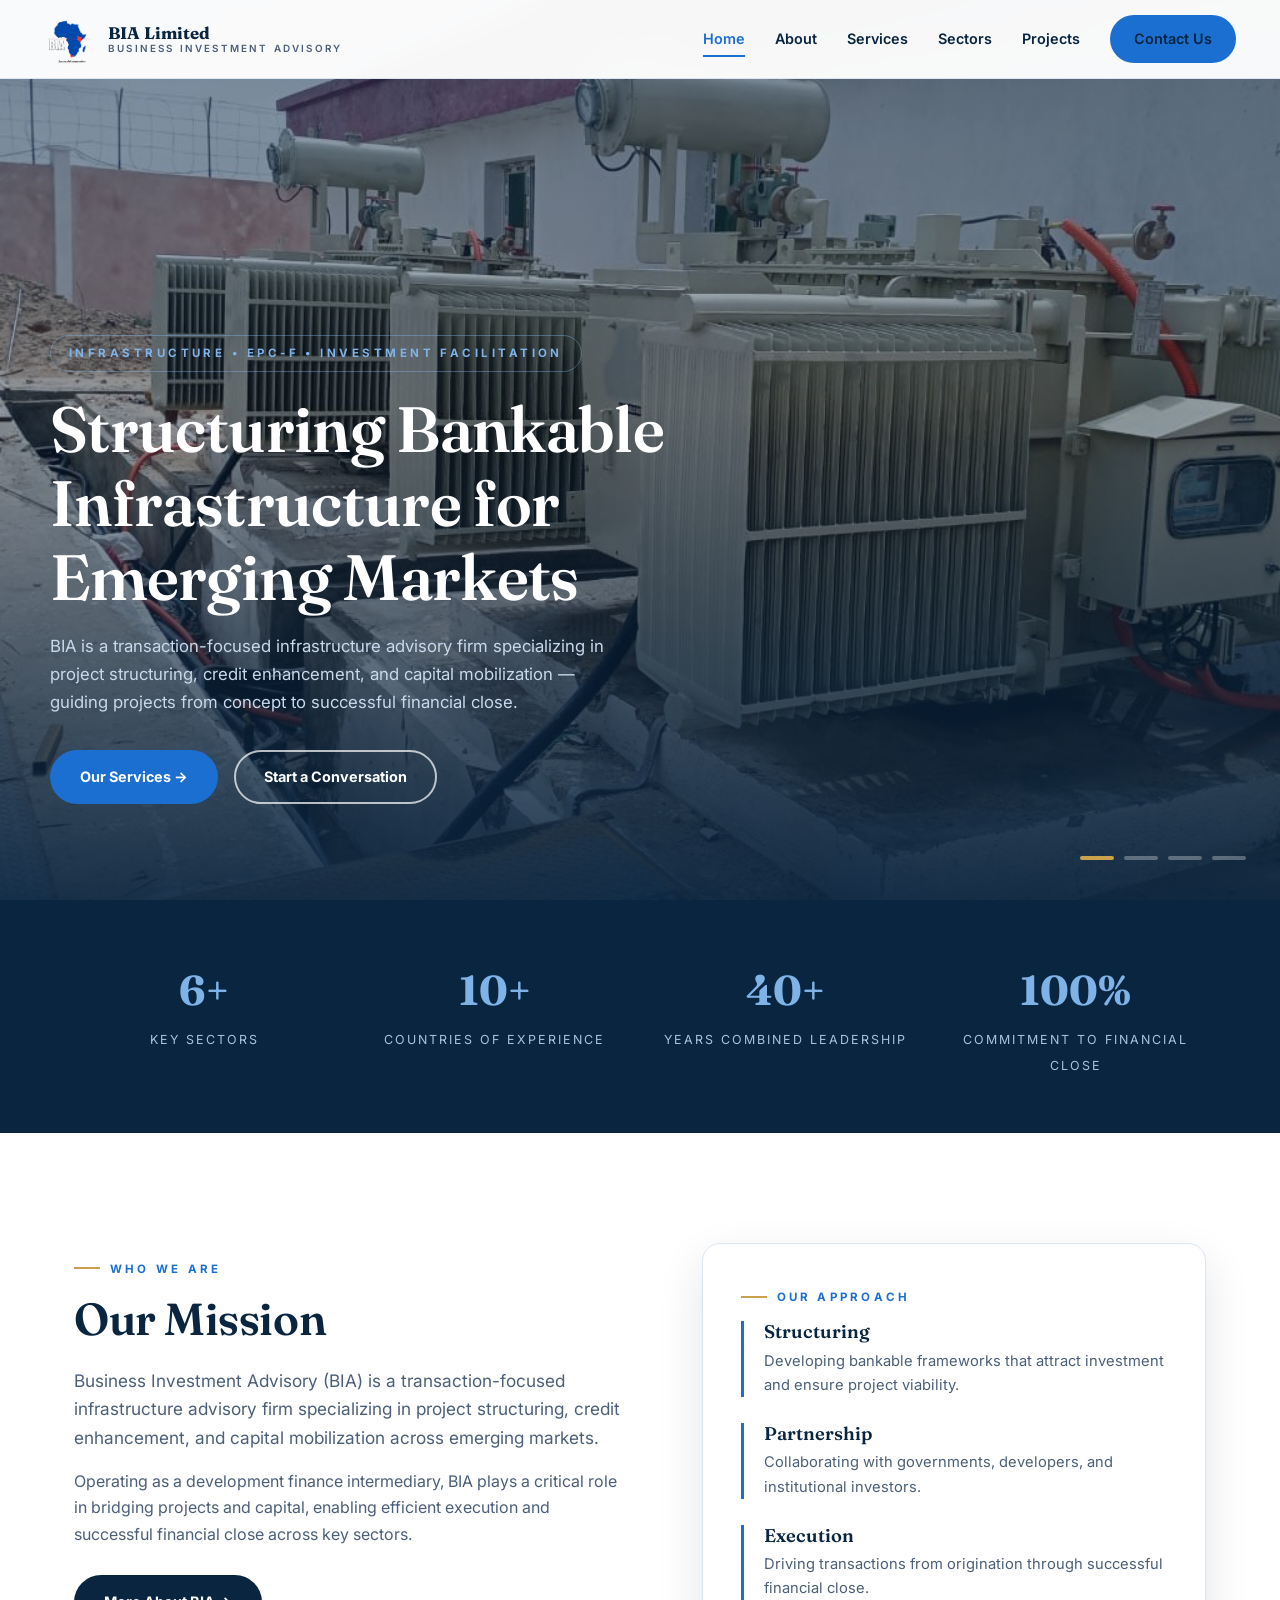
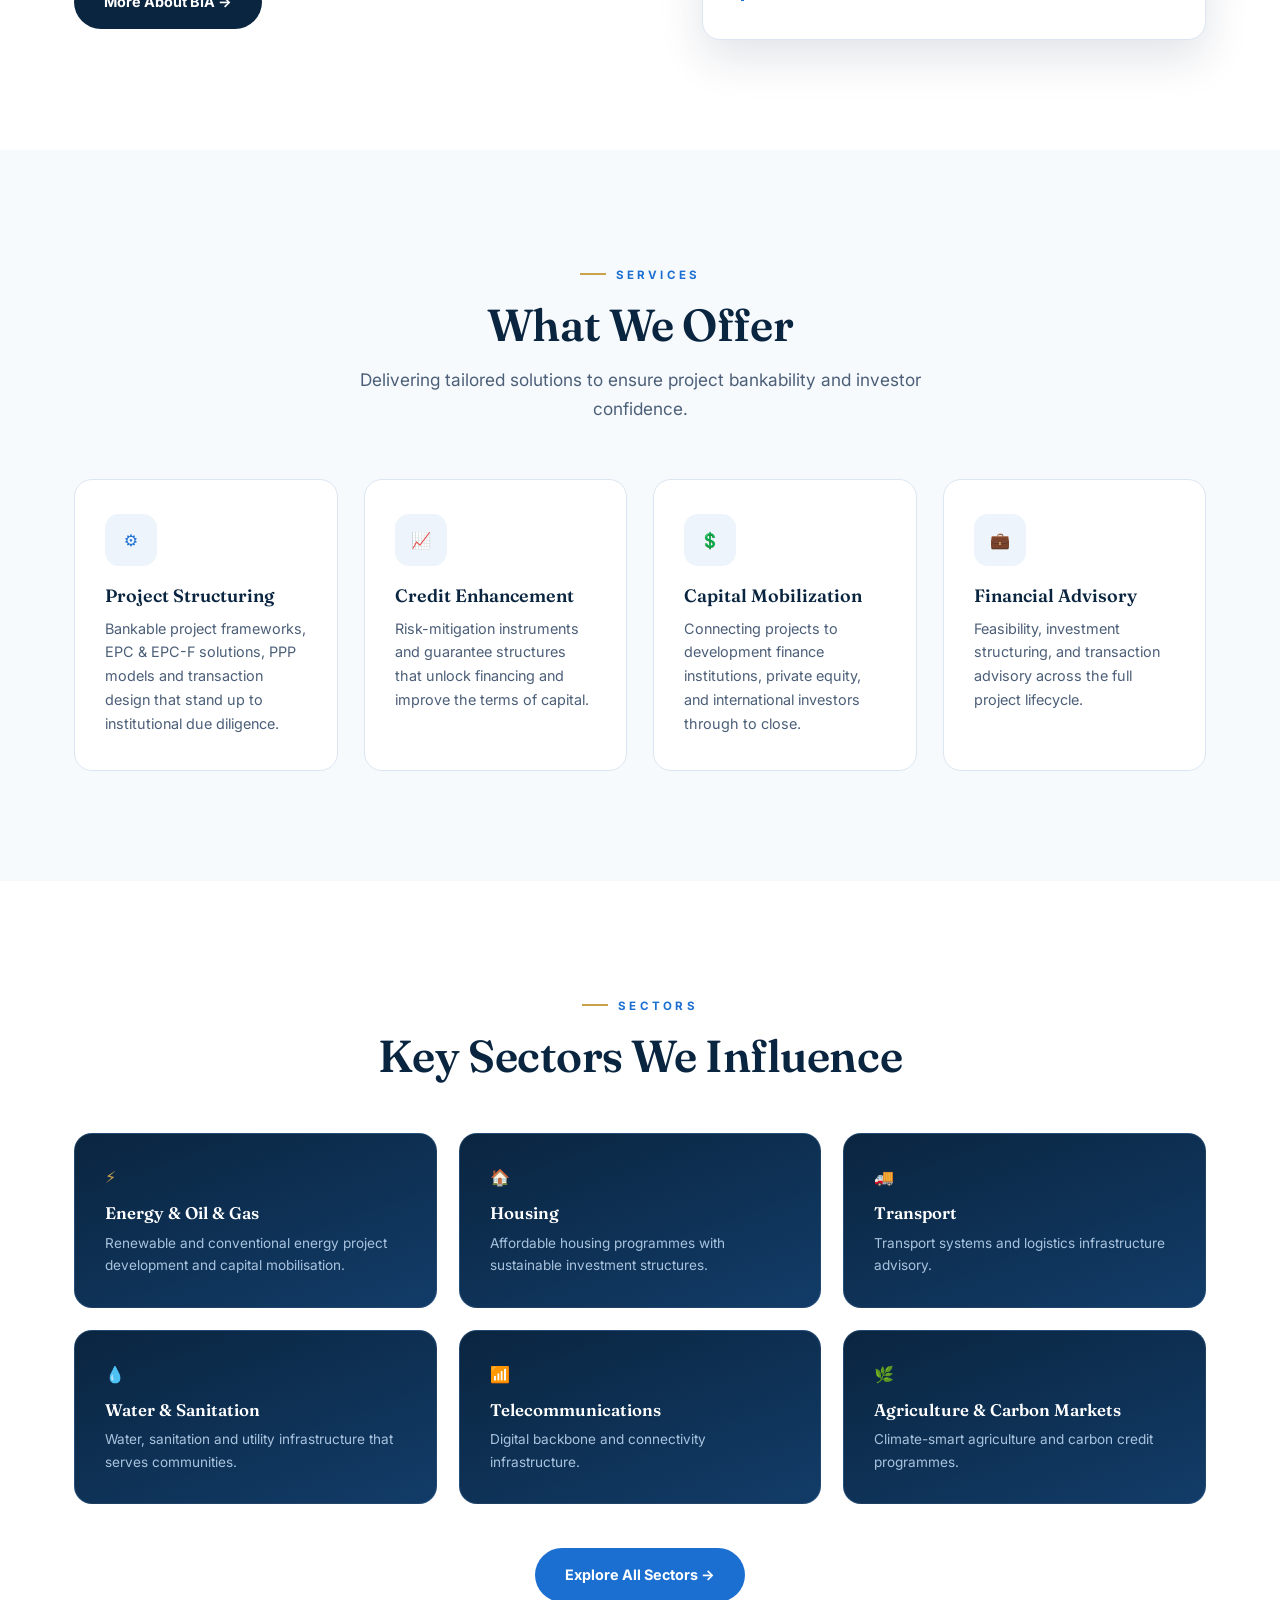
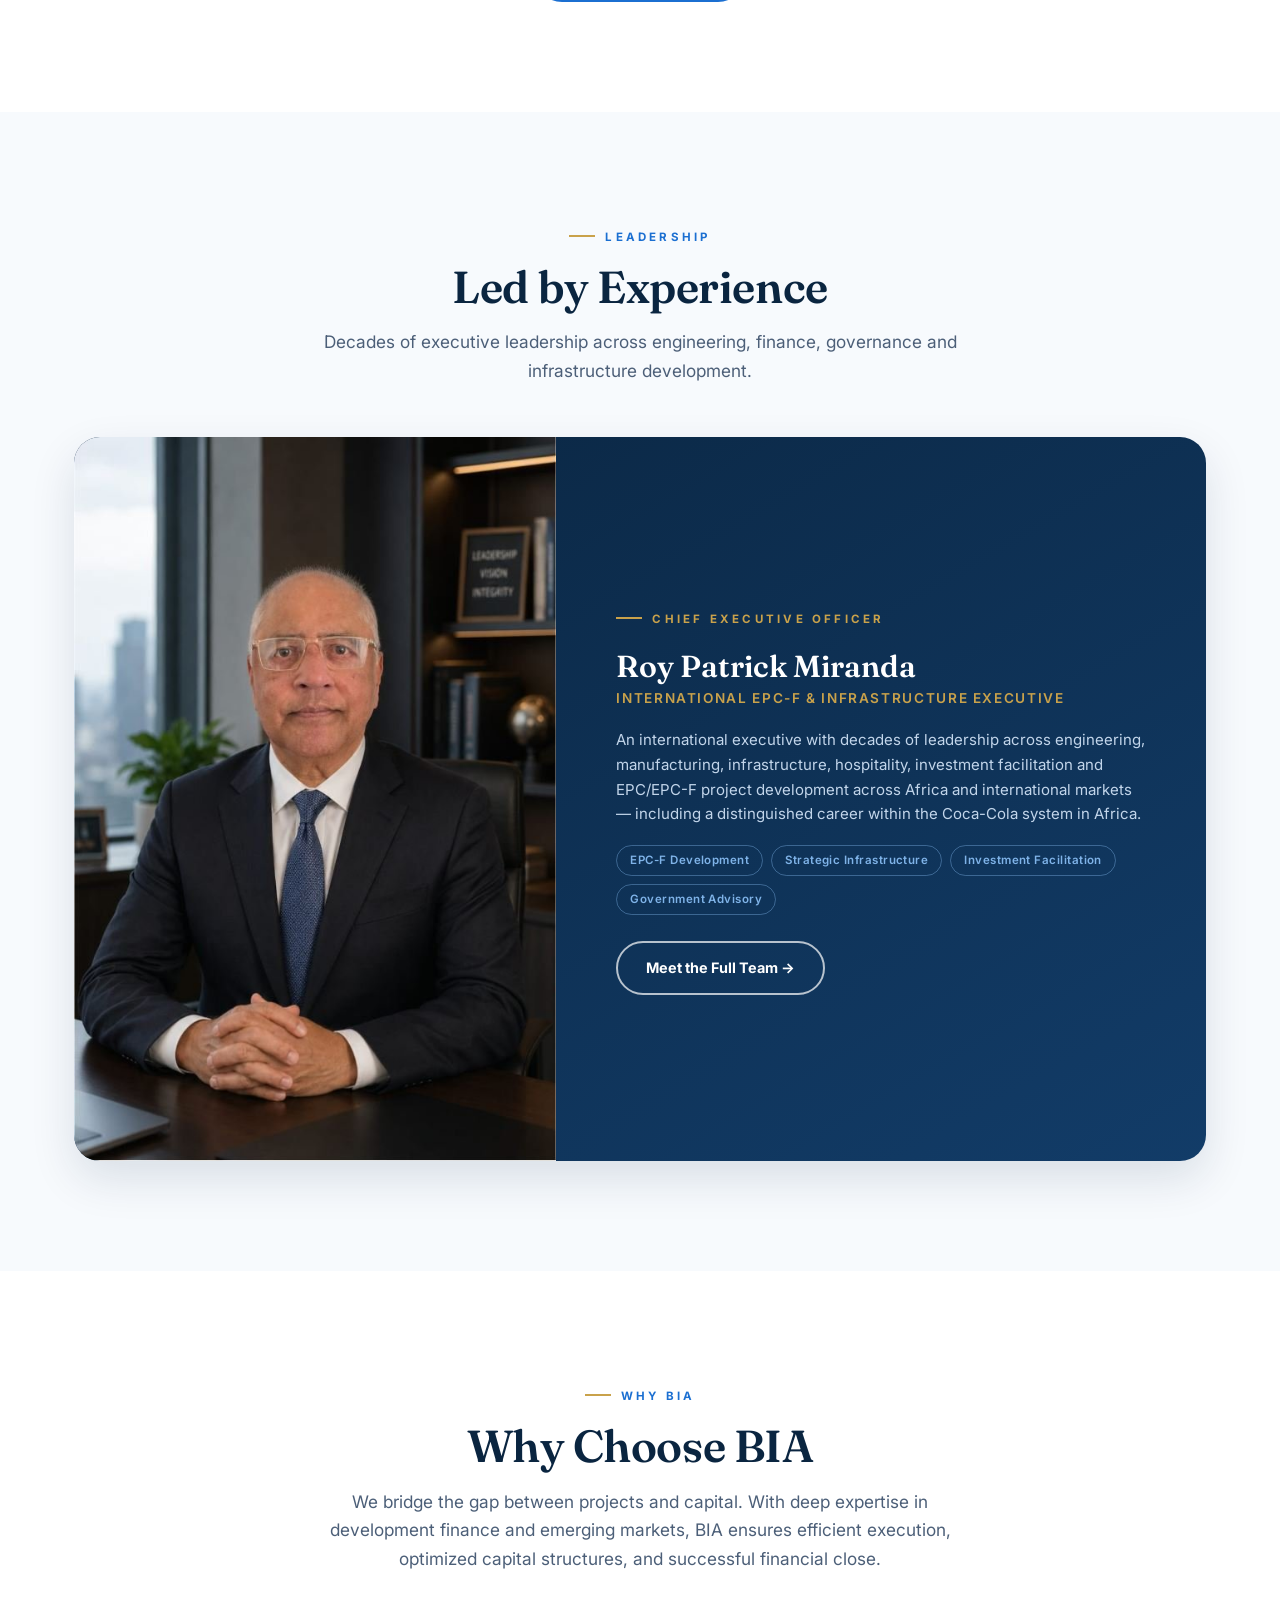
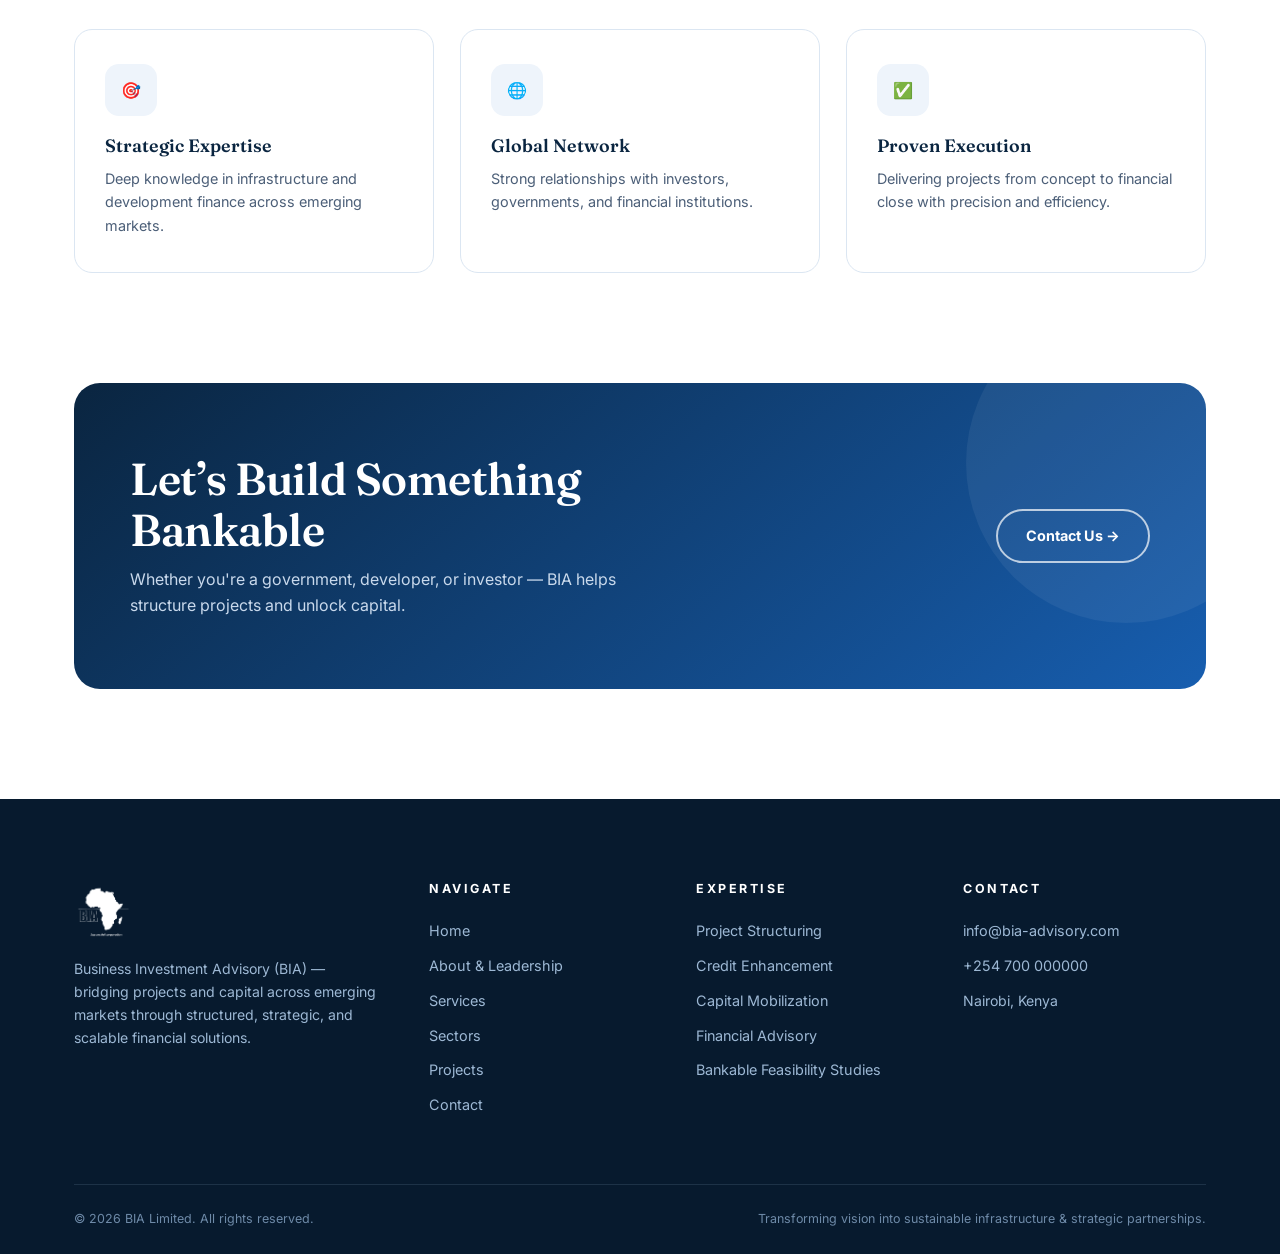
==== index.html @ 96204df8 "BIA Ltd final website — cPanel/Apache ready build" ====
<!doctype html>
<html lang="en">
<head>
<meta charset="utf-8">
<meta name="viewport" content="width=device-width, initial-scale=1">
<title>Infrastructure Advisory, EPC-F & Capital Mobilization | BIA — Business Investment Advisory</title>
<meta name="description" content="BIA (Business Investment Advisory) is a transaction-focused infrastructure advisory firm in Nairobi, Kenya — project structuring, credit enhancement and capital mobilization across emerging markets.">
<link rel="icon" type="image/png" href="/assets/img/favicon-32x32.png">
<link rel="preconnect" href="https://fonts.googleapis.com">
<link rel="preconnect" href="https://fonts.gstatic.com" crossorigin>
<link href="https://fonts.googleapis.com/css2?family=Fraunces:wght@500;600;700&family=Inter:wght@400;500;600;700&display=swap" rel="stylesheet">
<link rel="stylesheet" href="/assets/css/style.css">
</head>
<body>
<header class="header">
  <div class="header-inner">
    <a href="/" class="brand">
      <img src="/assets/img/bia-logo.png" alt="BIA — Business Investment Advisory logo">
      <span class="brand-name">BIA Limited<span>Business Investment Advisory</span></span>
    </a>
    <nav class="nav">
      <a href="/" class="active">Home</a>
      <a href="/about.html" class="">About</a>
      <a href="/services.html" class="">Services</a>
      <a href="/sectors.html" class="">Sectors</a>
      <a href="/projects.html" class="">Projects</a>
      <a href="/contact.html" class="btn btn-primary">Contact Us</a>
    </nav>
    <button class="burger" aria-label="Open menu">&#9776;</button>
  </div>
</header>

<section class="hero">
  <div class="hero-slide active"><img src="/assets/img/project-1.jpg" alt="Energy infrastructure project"></div>
  <div class="hero-slide"><img src="/assets/img/project-2.jpg" alt="Power generation units"></div>
  <div class="hero-slide"><img src="/assets/img/project-3.jpg" alt="Transformer installation"></div>
  <div class="hero-slide"><img src="/assets/img/project-4.jpg" alt="Electrical infrastructure works"></div>
  <div class="hero-content wrap">
    <span class="hero-tag">Infrastructure &bull; EPC-F &bull; Investment Facilitation</span>
    <h1 class="h-xl">Structuring Bankable Infrastructure for Emerging Markets</h1>
    <p>BIA is a transaction-focused infrastructure advisory firm specializing in project structuring,
       credit enhancement, and capital mobilization — guiding projects from concept to successful financial close.</p>
    <div style="display:flex;gap:16px;flex-wrap:wrap">
      <a href="/services.html" class="btn btn-primary">Our Services &rarr;</a>
      <a href="/contact.html" class="btn btn-outline">Start a Conversation</a>
    </div>
  </div>
  <div class="hero-dots"></div>
</section>

<section class="stats">
  <div class="wrap stats-grid">
    <div class="stat reveal"><b>6+</b><span>Key Sectors</span></div>
    <div class="stat reveal"><b>10+</b><span>Countries of Experience</span></div>
    <div class="stat reveal"><b>40+</b><span>Years Combined Leadership</span></div>
    <div class="stat reveal"><b>100%</b><span>Commitment to Financial Close</span></div>
  </div>
</section>

<section class="section">
  <div class="wrap split">
    <div class="reveal">
      <span class="kicker">Who We Are</span>
      <h2 class="h-lg">Our Mission</h2>
      <p class="lead" style="margin:22px 0 16px">Business Investment Advisory (BIA) is a transaction-focused
      infrastructure advisory firm specializing in project structuring, credit enhancement, and capital
      mobilization across emerging markets.</p>
      <p style="color:var(--slate)">Operating as a development finance intermediary, BIA plays a critical role
      in bridging projects and capital, enabling efficient execution and successful financial close across key sectors.</p>
      <a href="/about.html" class="btn btn-navy" style="margin-top:28px">More About BIA &rarr;</a>
    </div>
    <div class="approach reveal">
      <span class="kicker">Our Approach</span>
      <div class="approach-item"><h3>Structuring</h3><p>Developing bankable frameworks that attract investment and ensure project viability.</p></div>
      <div class="approach-item"><h3>Partnership</h3><p>Collaborating with governments, developers, and institutional investors.</p></div>
      <div class="approach-item"><h3>Execution</h3><p>Driving transactions from origination through successful financial close.</p></div>
    </div>
  </div>
</section>

<section class="section alt">
  <div class="wrap">
    <div class="center reveal">
      <span class="kicker">Services</span>
      <h2 class="h-lg">What We Offer</h2>
      <p class="lead" style="margin-top:16px">Delivering tailored solutions to ensure project bankability and investor confidence.</p>
    </div>
    <div class="cards">
      <div class="card reveal"><div class="ico">&#9881;</div><h3>Project Structuring</h3><p>Bankable project frameworks, EPC &amp; EPC-F solutions, PPP models and transaction design that stand up to institutional due diligence.</p></div>
      <div class="card reveal"><div class="ico">&#128200;</div><h3>Credit Enhancement</h3><p>Risk-mitigation instruments and guarantee structures that unlock financing and improve the terms of capital.</p></div>
      <div class="card reveal"><div class="ico">&#128178;</div><h3>Capital Mobilization</h3><p>Connecting projects to development finance institutions, private equity, and international investors through to close.</p></div>
      <div class="card reveal"><div class="ico">&#128188;</div><h3>Financial Advisory</h3><p>Feasibility, investment structuring, and transaction advisory across the full project lifecycle.</p></div>
    </div>
  </div>
</section>

<section class="section">
  <div class="wrap">
    <div class="center reveal">
      <span class="kicker">Sectors</span>
      <h2 class="h-lg">Key Sectors We Influence</h2>
    </div>
    <div class="sector-grid">
      <div class="sector reveal"><div class="ico">&#9889;</div><h3>Energy &amp; Oil &amp; Gas</h3><p>Renewable and conventional energy project development and capital mobilisation.</p></div>
      <div class="sector reveal"><div class="ico">&#127968;</div><h3>Housing</h3><p>Affordable housing programmes with sustainable investment structures.</p></div>
      <div class="sector reveal"><div class="ico">&#128666;</div><h3>Transport</h3><p>Transport systems and logistics infrastructure advisory.</p></div>
      <div class="sector reveal"><div class="ico">&#128167;</div><h3>Water &amp; Sanitation</h3><p>Water, sanitation and utility infrastructure that serves communities.</p></div>
      <div class="sector reveal"><div class="ico">&#128246;</div><h3>Telecommunications</h3><p>Digital backbone and connectivity infrastructure.</p></div>
      <div class="sector reveal"><div class="ico">&#127807;</div><h3>Agriculture &amp; Carbon Markets</h3><p>Climate-smart agriculture and carbon credit programmes.</p></div>
    </div>
    <div class="center" style="margin-top:44px"><a href="/sectors.html" class="btn btn-primary">Explore All Sectors &rarr;</a></div>
  </div>
</section>

<section class="section alt">
  <div class="wrap">
    <div class="center reveal">
      <span class="kicker">Leadership</span>
      <h2 class="h-lg">Led by Experience</h2>
      <p class="lead" style="margin-top:16px">Decades of executive leadership across engineering, finance, governance and infrastructure development.</p>
    </div>
    <div class="team-leader reveal" style="margin-top:52px">
      <div class="photo"><img src="/assets/img/roy-miranda.jpg" alt="Roy Patrick Miranda, Chief Executive Officer of BIA Limited"></div>
      <div class="bio">
        <span class="kicker" style="color:var(--gold)">Chief Executive Officer</span>
        <h3>Roy Patrick Miranda</h3>
        <p class="role">International EPC-F &amp; Infrastructure Executive</p>
        <p>An international executive with decades of leadership across engineering, manufacturing,
        infrastructure, hospitality, investment facilitation and EPC/EPC-F project development across
        Africa and international markets — including a distinguished career within the Coca-Cola system in Africa.</p>
        <div class="exp-tags"><a href="/services.html">EPC-F Development</a><a href="/sectors.html">Strategic Infrastructure</a><a href="/services.html">Investment Facilitation</a><a href="/contact.html">Government Advisory</a></div>
        <a href="/about.html#team" class="btn btn-outline" style="margin-top:26px">Meet the Full Team &rarr;</a>
      </div>
    </div>
  </div>
</section>

<section class="section">
  <div class="wrap">
    <div class="center reveal">
      <span class="kicker">Why BIA</span>
      <h2 class="h-lg">Why Choose BIA</h2>
      <p class="lead" style="margin-top:16px">We bridge the gap between projects and capital. With deep expertise in development
      finance and emerging markets, BIA ensures efficient execution, optimized capital structures, and successful financial close.</p>
    </div>
    <div class="cards c3">
      <div class="card reveal"><div class="ico">&#127919;</div><h3>Strategic Expertise</h3><p>Deep knowledge in infrastructure and development finance across emerging markets.</p></div>
      <div class="card reveal"><div class="ico">&#127760;</div><h3>Global Network</h3><p>Strong relationships with investors, governments, and financial institutions.</p></div>
      <div class="card reveal"><div class="ico">&#9989;</div><h3>Proven Execution</h3><p>Delivering projects from concept to financial close with precision and efficiency.</p></div>
    </div>
  </div>
</section>

<section class="section" style="padding-top:0">
  <div class="wrap">
    <div class="cta reveal">
      <div>
        <h2 class="h-lg">Let&rsquo;s Build Something Bankable</h2>
        <p>Whether you're a government, developer, or investor — BIA helps structure projects and unlock capital.</p>
      </div>
      <a href="/contact.html" class="btn btn-outline" style="border-width:2px">Contact Us &rarr;</a>
    </div>
  </div>
</section>

<footer class="footer">
  <div class="wrap">
    <div class="footer-grid">
      <div>
        <img src="/assets/img/bia-logo.png" alt="BIA logo" style="filter:brightness(0) invert(1)">
        <p>Business Investment Advisory (BIA) — bridging projects and capital across emerging markets through structured, strategic, and scalable financial solutions.</p>
      </div>
      <div>
        <h4>Navigate</h4>
        <a href="/">Home</a>
        <a href="/about.html">About &amp; Leadership</a>
        <a href="/services.html">Services</a>
        <a href="/sectors.html">Sectors</a>
        <a href="/projects.html">Projects</a>
        <a href="/contact.html">Contact</a>
      </div>
      <div>
        <h4>Expertise</h4>
        <a href="/services.html">Project Structuring</a>
        <a href="/services.html">Credit Enhancement</a>
        <a href="/services.html">Capital Mobilization</a>
        <a href="/services.html">Financial Advisory</a>
        <a href="/sectors.html">Bankable Feasibility Studies</a>
      </div>
      <div>
        <h4>Contact</h4>
        <a href="mailto:info@bia-advisory.com">info@bia-advisory.com</a>
        <a href="tel:+254700000000">+254 700 000000</a>
        <p style="margin-top:10px">Nairobi, Kenya</p>
      </div>
    </div>
    <div class="footer-bottom">
      <span>&copy; 2026 BIA Limited. All rights reserved.</span>
      <span>Transforming vision into sustainable infrastructure &amp; strategic partnerships.</span>
    </div>
  </div>
</footer>
<script src="/assets/js/main.js"></script>
</body>
</html>
---- assets/css/style.css ----
/* ============ BIA — Business Investment Advisory ============ */
:root{
  --navy:#0a2540;
  --navy-2:#0d2f52;
  --navy-3:#123c68;
  --blue:#1b6fd1;
  --blue-2:#3b8ee8;
  --sky:#7fb3e8;
  --ice:#eef4fb;
  --paper:#f7fafd;
  --ink:#16283e;
  --slate:#4c5f78;
  --line:#dbe6f2;
  --gold:#c9a24b;
  --radius:18px;
  --shadow:0 18px 45px rgba(10,37,64,.12);
  --font:"Inter",system-ui,-apple-system,"Segoe UI",Roboto,sans-serif;
  --serif:"Fraunces",Georgia,serif;
}
*{margin:0;padding:0;box-sizing:border-box}
html{scroll-behavior:smooth}
body{font-family:var(--font);color:var(--ink);background:#fff;line-height:1.65;-webkit-font-smoothing:antialiased}
img{max-width:100%;display:block}
a{color:var(--blue);text-decoration:none}
.wrap{max-width:1180px;margin:0 auto;padding:0 24px}
.kicker{display:inline-block;font-size:.72rem;font-weight:700;letter-spacing:.28em;text-transform:uppercase;color:var(--blue);margin-bottom:14px}
.kicker::before{content:"";display:inline-block;width:26px;height:2px;background:var(--gold);vertical-align:middle;margin-right:10px;margin-bottom:3px}
h1,h2,h3{font-family:var(--serif);font-weight:600;line-height:1.15;color:var(--navy)}
.h-xl{font-size:clamp(2.4rem,5.2vw,4rem);letter-spacing:-.01em}
.h-lg{font-size:clamp(1.9rem,3.6vw,2.8rem);letter-spacing:-.01em}
.h-md{font-size:1.35rem}
.lead{font-size:1.08rem;color:var(--slate);max-width:640px}
.center{text-align:center}
.center .lead{margin:0 auto}

/* ---------- Header ---------- */
.header{position:fixed;top:0;left:0;right:0;z-index:100;background:rgba(255,255,255,.96);backdrop-filter:blur(12px);border-bottom:1px solid var(--line);transition:box-shadow .3s}
.header.scrolled{box-shadow:0 8px 30px rgba(10,37,64,.10)}
.header-inner{display:flex;align-items:center;justify-content:space-between;height:78px;max-width:1240px;margin:0 auto;padding:0 24px}
.brand{display:flex;align-items:center;gap:12px}
.brand img{height:52px;width:auto}
.brand-name{font-family:var(--serif);font-size:1.05rem;font-weight:700;color:var(--navy);line-height:1.2}
.brand-name span{display:block;font-family:var(--font);font-size:.62rem;font-weight:600;letter-spacing:.22em;text-transform:uppercase;color:var(--slate)}
.nav{display:flex;align-items:center;gap:30px}
.nav a{font-size:.9rem;font-weight:600;color:var(--navy);position:relative;padding:6px 0}
.nav a::after{content:"";position:absolute;left:0;bottom:0;height:2px;width:0;background:var(--blue);transition:width .25s}
.nav a:hover::after,.nav a.active::after{width:100%}
.nav a.active{color:var(--blue)}
.btn{display:inline-flex;align-items:center;gap:8px;padding:13px 28px;border-radius:999px;font-size:.9rem;font-weight:700;transition:.25s;border:2px solid transparent;cursor:pointer}
.btn-primary{background:var(--blue);color:#fff}
.btn-primary:hover{background:var(--navy);transform:translateY(-2px);box-shadow:0 12px 26px rgba(27,111,209,.35)}
.btn-outline{border-color:rgba(255,255,255,.7);color:#fff}
.btn-outline:hover{background:#fff;color:var(--navy)}
.btn-navy{background:var(--navy);color:#fff}
.btn-navy:hover{background:var(--blue);transform:translateY(-2px)}
.nav .btn{padding:10px 22px}
.burger{display:none;background:none;border:none;font-size:1.6rem;color:var(--navy);cursor:pointer}
@media(max-width:900px){
  .nav{position:fixed;top:78px;right:-100%;width:min(320px,85%);height:calc(100vh - 78px);background:#fff;flex-direction:column;align-items:flex-start;padding:34px 28px;gap:20px;box-shadow:-12px 0 40px rgba(10,37,64,.15);transition:right .3s}
  .nav.open{right:0}
  .burger{display:block}
}

/* ---------- Hero slider ---------- */
.hero{position:relative;min-height:100vh;display:flex;align-items:flex-end;color:#fff;overflow:hidden;background:var(--navy)}
.hero-slide{position:absolute;inset:0;opacity:0;transition:opacity 1.2s ease}
.hero-slide.active{opacity:1}
.hero-slide img{width:100%;height:100%;object-fit:cover;transform:scale(1.06);transition:transform 6s ease}
.hero-slide.active img{transform:scale(1)}
.hero::after{content:"";position:absolute;inset:0;background:linear-gradient(180deg,rgba(10,37,64,.55) 0%,rgba(10,37,64,.35) 45%,rgba(10,37,64,.92) 100%)}
.hero-content{position:relative;z-index:2;width:100%;padding:170px 0 96px}
.hero-tag{display:inline-block;font-size:.72rem;font-weight:700;letter-spacing:.3em;text-transform:uppercase;color:var(--sky);margin-bottom:20px;border:1px solid rgba(127,179,232,.4);padding:8px 18px;border-radius:999px}
.hero h1{color:#fff;max-width:760px;margin-bottom:20px}
.hero p{color:#c9d9ec;max-width:560px;font-size:1.05rem;margin-bottom:34px}
.hero-dots{position:absolute;z-index:3;right:34px;bottom:40px;display:flex;gap:10px}
.hero-dots button{width:34px;height:4px;border:none;border-radius:2px;background:rgba(255,255,255,.3);cursor:pointer;transition:.3s}
.hero-dots button.active{background:var(--gold)}

/* ---------- Stats strip ---------- */
.stats{background:var(--navy);color:#fff;padding:56px 0}
.stats-grid{display:grid;grid-template-columns:repeat(4,1fr);gap:30px;text-align:center}
.stat b{display:block;font-family:var(--serif);font-size:2.6rem;font-weight:700;color:var(--sky)}
.stat span{font-size:.78rem;letter-spacing:.16em;text-transform:uppercase;color:#a9c3de}
@media(max-width:760px){.stats-grid{grid-template-columns:repeat(2,1fr)}}

/* ---------- Sections ---------- */
.section{padding:110px 0}
.section.alt{background:var(--paper)}
.split{display:grid;grid-template-columns:1.05fr .95fr;gap:70px;align-items:center}
@media(max-width:900px){.split{grid-template-columns:1fr;gap:44px}}
.approach{background:#fff;border:1px solid var(--line);border-radius:var(--radius);padding:38px;box-shadow:var(--shadow)}
.approach-item{border-left:3px solid var(--blue);padding-left:20px;margin-bottom:26px}
.approach-item:last-child{margin-bottom:0}
.approach-item h3{font-size:1.15rem;margin-bottom:6px}
.approach-item p{font-size:.92rem;color:var(--slate)}

/* ---------- Cards ---------- */
.cards{display:grid;grid-template-columns:repeat(4,1fr);gap:26px;margin-top:56px}
.cards.c3{grid-template-columns:repeat(3,1fr)}
.cards.c2{grid-template-columns:repeat(2,1fr)}
@media(max-width:1000px){.cards{grid-template-columns:repeat(2,1fr)}.cards.c3{grid-template-columns:repeat(2,1fr)}}
@media(max-width:620px){.cards,.cards.c3,.cards.c2{grid-template-columns:1fr}}
.card{background:#fff;border:1px solid var(--line);border-radius:var(--radius);padding:34px 30px;transition:.3s;position:relative;overflow:hidden}
.card::before{content:"";position:absolute;top:0;left:0;height:3px;width:0;background:linear-gradient(90deg,var(--blue),var(--gold));transition:width .35s}
.card:hover{transform:translateY(-6px);box-shadow:var(--shadow);border-color:#c6d9ee}
.card:hover::before{width:100%}
.card .ico{width:52px;height:52px;border-radius:14px;background:var(--ice);display:flex;align-items:center;justify-content:center;color:var(--blue);margin-bottom:20px}
.card h3{font-size:1.12rem;margin-bottom:10px}
.card p{font-size:.9rem;color:var(--slate)}
.card ul{list-style:none;margin-top:6px}
.card ul li{font-size:.88rem;color:var(--slate);padding-left:20px;position:relative;margin-bottom:8px}
.card ul li::before{content:"";position:absolute;left:0;top:9px;width:8px;height:8px;border-radius:50%;background:var(--sky)}

/* ---------- Sectors ---------- */
.sector-grid{display:grid;grid-template-columns:repeat(3,1fr);gap:22px;margin-top:52px}
@media(max-width:900px){.sector-grid{grid-template-columns:repeat(2,1fr)}}
@media(max-width:560px){.sector-grid{grid-template-columns:1fr}}
.sector{background:linear-gradient(160deg,var(--navy) 0%,var(--navy-3) 100%);border-radius:var(--radius);padding:30px;color:#dce9f7;border:1px solid rgba(127,179,232,.18);transition:.3s}
.sector:hover{transform:translateY(-5px);border-color:rgba(127,179,232,.5)}
.sector .ico{color:var(--gold);margin-bottom:14px}
.sector h3{color:#fff;font-size:1.05rem;margin-bottom:8px}
.sector p{font-size:.85rem;color:#a9c3de}
.sector-list{display:grid;gap:26px;margin-top:52px}
.sector-row{display:grid;grid-template-columns:64px 1fr;gap:26px;background:#fff;border:1px solid var(--line);border-radius:var(--radius);padding:34px;transition:.3s}
.sector-row:hover{box-shadow:var(--shadow);transform:translateY(-4px)}
.sector-row .num{font-family:var(--serif);font-size:1.9rem;font-weight:700;color:var(--sky)}
.sector-row h3{font-size:1.3rem;margin-bottom:10px}
.sector-row p{color:var(--slate);font-size:.95rem;max-width:820px}

/* ---------- Team ---------- */
.team-leader{display:grid;grid-template-columns:.9fr 1.1fr;gap:60px;align-items:center;background:linear-gradient(150deg,var(--navy) 0%,var(--navy-3) 100%);border-radius:26px;overflow:hidden;color:#e7f0fa;box-shadow:var(--shadow)}
@media(max-width:900px){.team-leader{grid-template-columns:1fr}}
.team-leader .photo{height:100%;min-height:420px}
.team-leader .photo img{width:100%;height:100%;object-fit:cover;object-position:top}
.team-leader .bio{padding:56px 56px 56px 0}
@media(max-width:900px){.team-leader .bio{padding:0 38px 46px}}
.team-leader h3{color:#fff;font-size:1.9rem;margin:6px 0 4px}
.team-leader .role{color:var(--gold);font-weight:600;font-size:.85rem;letter-spacing:.12em;text-transform:uppercase;margin-bottom:18px}
.team-leader p{font-size:.94rem;color:#c2d5ea;margin-bottom:14px}
.exp-tags{display:flex;flex-wrap:wrap;gap:8px;margin-top:18px}
.exp-tags span,.exp-tags a{font-size:.72rem;font-weight:600;letter-spacing:.04em;border:1px solid rgba(127,179,232,.4);color:var(--sky);border-radius:999px;padding:5px 13px}
.exp-tags a{text-decoration:none;cursor:pointer;transition:.2s;display:inline-block}
.exp-tags a:hover{background:var(--blue);color:#fff!important;border-color:var(--blue)!important;transform:translateY(-2px)}
.team-cards{display:grid;grid-template-columns:repeat(2,1fr);gap:28px;margin-top:60px}
@media(max-width:820px){.team-cards{grid-template-columns:1fr}}
.member{background:#fff;border:1px solid var(--line);border-radius:var(--radius);padding:38px;transition:.3s}
.member:hover{transform:translateY(-6px);box-shadow:var(--shadow)}
.member-head{display:flex;align-items:center;gap:20px;margin-bottom:20px}
.avatar{width:84px;height:84px;border-radius:50%;background:linear-gradient(150deg,var(--blue),var(--navy));color:#fff;display:flex;align-items:center;justify-content:center;font-family:var(--serif);font-size:1.7rem;font-weight:700;flex-shrink:0}
.avatar-img{width:84px;height:84px;border-radius:50%;object-fit:cover;object-position:center 18%;flex-shrink:0;border:3px solid var(--ice);box-shadow:0 6px 18px rgba(10,37,64,.18)}
.member h3{font-size:1.25rem;margin-bottom:4px}
.member .role{font-size:.8rem;font-weight:600;color:var(--blue);letter-spacing:.06em;text-transform:uppercase}
.member p{font-size:.9rem;color:var(--slate);margin-bottom:10px}

/* ---------- Impact / gallery ---------- */
.impact{display:grid;grid-template-columns:repeat(3,1fr);gap:24px;margin:52px 0}
@media(max-width:820px){.impact{grid-template-columns:1fr}}
.impact-card{background:var(--navy);color:#fff;border-radius:var(--radius);padding:34px;border:1px solid rgba(127,179,232,.2)}
.impact-card .tag{font-size:.68rem;font-weight:700;letter-spacing:.22em;text-transform:uppercase;color:var(--gold);margin-bottom:12px;display:block}
.impact-card h3{color:#fff;font-size:1.25rem;margin-bottom:10px}
.impact-card p{font-size:.88rem;color:#a9c3de}
.gallery{display:grid;grid-template-columns:repeat(4,1fr);gap:16px;margin-top:52px}
@media(max-width:820px){.gallery{grid-template-columns:repeat(2,1fr)}}
.gallery figure{border-radius:14px;overflow:hidden;position:relative}
.gallery img{height:230px;width:100%;object-fit:cover;transition:transform .5s}
.gallery figure:hover img{transform:scale(1.06)}
.gallery figcaption{position:absolute;left:0;right:0;bottom:0;padding:26px 16px 12px;font-size:.75rem;font-weight:600;color:#fff;background:linear-gradient(transparent,rgba(10,37,64,.85))}

/* ---------- Affiliations ---------- */
.affil{display:grid;grid-template-columns:repeat(2,1fr);gap:26px;margin-top:52px}
@media(max-width:720px){.affil{grid-template-columns:1fr}}
.affil-card{background:#fff;border:1px solid var(--line);border-radius:var(--radius);padding:34px;transition:.3s;cursor:pointer}
.affil-card:hover{transform:translateY(-5px);box-shadow:var(--shadow);border-color:#c6d9ee}
.affil-card h3{font-size:1.15rem;margin-bottom:8px}
.affil-card p{font-size:.9rem;color:var(--slate);margin-bottom:14px}
.affil-card .go{font-size:.8rem;font-weight:700;color:var(--blue);letter-spacing:.06em;text-transform:uppercase}

/* ---------- CTA band ---------- */
.cta{background:linear-gradient(140deg,var(--navy) 0%,var(--blue) 130%);border-radius:26px;padding:70px 56px;color:#fff;display:flex;align-items:center;justify-content:space-between;gap:40px;flex-wrap:wrap;position:relative;overflow:hidden}
.cta::before{content:"";position:absolute;right:-80px;top:-80px;width:320px;height:320px;border-radius:50%;background:rgba(255,255,255,.06)}
.cta h2{color:#fff;max-width:560px}
.cta p{color:#c9d9ec;margin-top:10px;max-width:520px}

/* ---------- Contact ---------- */
.contact-grid{display:grid;grid-template-columns:1fr 1.15fr;gap:56px;margin-top:60px}
@media(max-width:900px){.contact-grid{grid-template-columns:1fr}}
.info-item{display:flex;gap:18px;margin-bottom:30px}
.info-item .ico{width:48px;height:48px;border-radius:12px;background:var(--ice);color:var(--blue);display:flex;align-items:center;justify-content:center;flex-shrink:0}
.info-item b{display:block;color:var(--navy);font-size:.95rem}
.info-item span{color:var(--slate);font-size:.9rem}
.form-card{background:#fff;border:1px solid var(--line);border-radius:var(--radius);padding:44px;box-shadow:var(--shadow)}
.form-row{display:grid;grid-template-columns:1fr 1fr;gap:20px}
@media(max-width:560px){.form-row{grid-template-columns:1fr}}
.field{margin-bottom:20px;display:flex;flex-direction:column}
.field label{font-size:.8rem;font-weight:600;color:var(--navy);margin-bottom:8px}
.field input,.field textarea,.field select{border:1px solid var(--line);border-radius:10px;padding:13px 16px;font-family:var(--font);font-size:.92rem;color:var(--ink);background:var(--paper);transition:.2s}
.field input:focus,.field textarea:focus,.field select:focus{outline:none;border-color:var(--blue);background:#fff;box-shadow:0 0 0 3px rgba(27,111,209,.12)}
.hp{position:absolute;left:-9999px;opacity:0;height:0}

/* ---------- Page hero (inner pages) ---------- */
.page-hero{background:linear-gradient(150deg,var(--navy) 0%,var(--navy-3) 120%);color:#fff;padding:190px 0 90px;position:relative;overflow:hidden}
.page-hero::after{content:"";position:absolute;right:-120px;bottom:-160px;width:460px;height:460px;border-radius:50%;background:radial-gradient(circle,rgba(27,111,209,.35),transparent 70%)}
.page-hero h1{color:#fff}
.page-hero .lead{color:#c2d5ea}

/* ---------- Footer ---------- */
.footer{background:#071a2e;color:#9db8d4;padding:80px 0 0}
.footer-grid{display:grid;grid-template-columns:1.4fr 1fr 1fr 1.1fr;gap:46px;padding-bottom:56px}
@media(max-width:900px){.footer-grid{grid-template-columns:1fr 1fr}}
@media(max-width:560px){.footer-grid{grid-template-columns:1fr}}
.footer img{height:60px;width:auto;margin-bottom:18px}
.footer p{font-size:.88rem}
.footer h4{color:#fff;font-family:var(--font);font-size:.78rem;font-weight:700;letter-spacing:.2em;text-transform:uppercase;margin-bottom:20px}
.footer a{display:block;color:#9db8d4;font-size:.9rem;margin-bottom:11px;transition:.2s}
.footer a:hover{color:#fff;padding-left:4px}
.footer-bottom{border-top:1px solid rgba(157,184,212,.15);padding:24px 0;display:flex;justify-content:space-between;gap:14px;flex-wrap:wrap;font-size:.78rem;color:#6e8aa8}

/* ---------- 404 / success ---------- */
.msg-page{min-height:100vh;display:flex;align-items:center;justify-content:center;text-align:center;background:var(--paper);padding:120px 24px 60px}

/* reveal animation */
.reveal{opacity:0;transform:translateY(28px);transition:opacity .7s ease,transform .7s ease}
.reveal.in{opacity:1;transform:none}
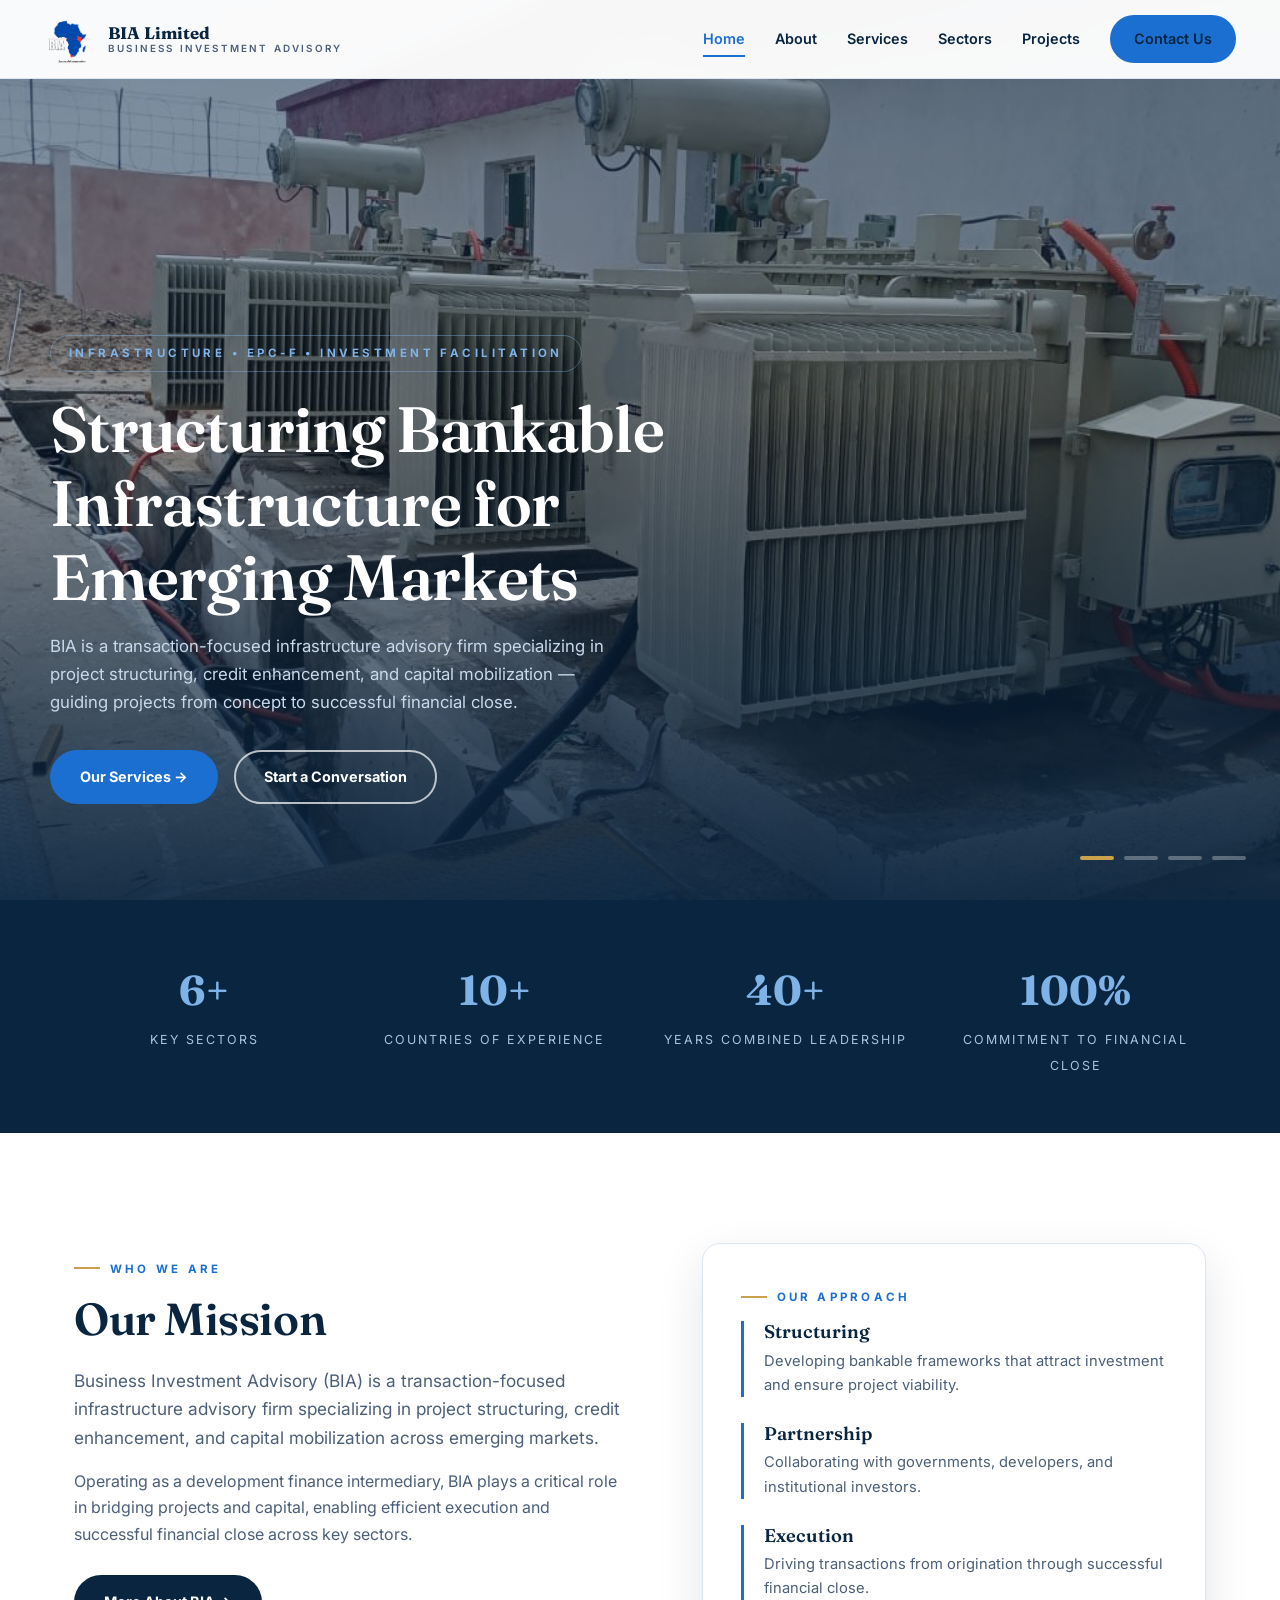
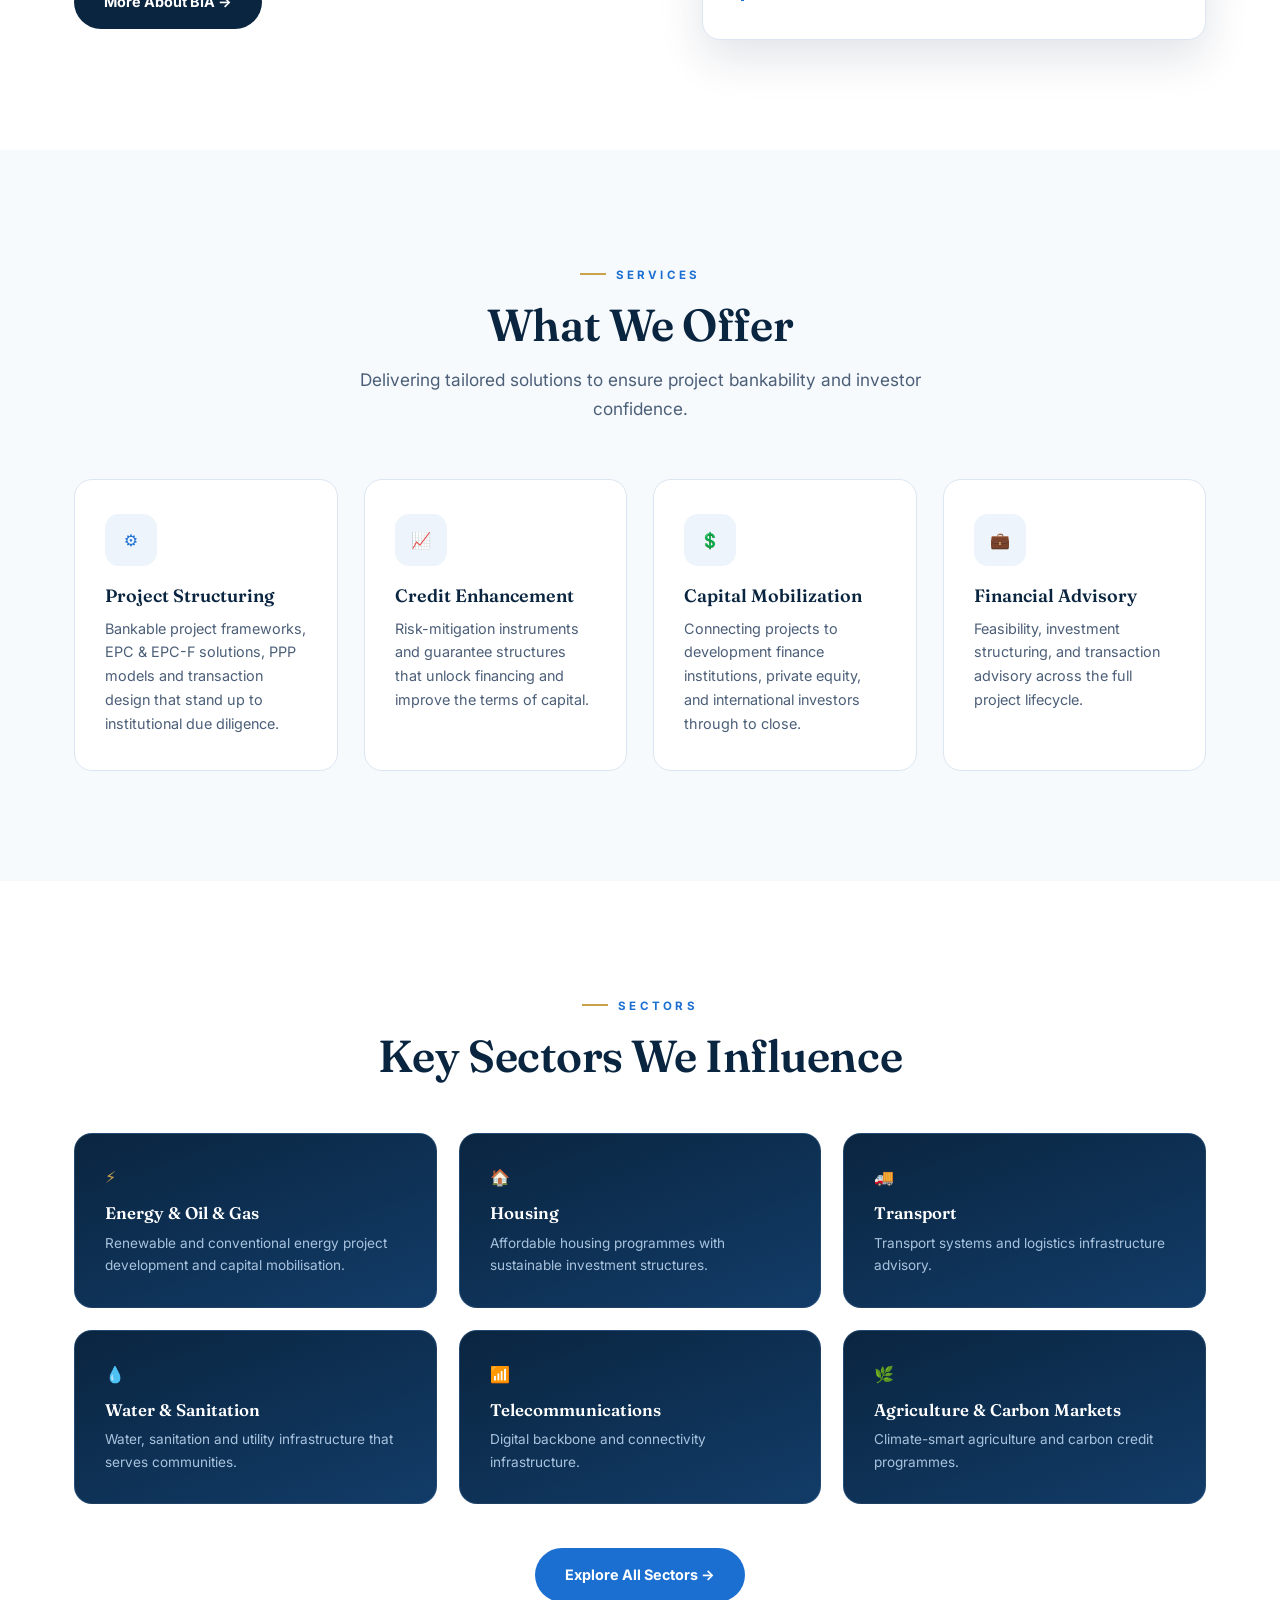
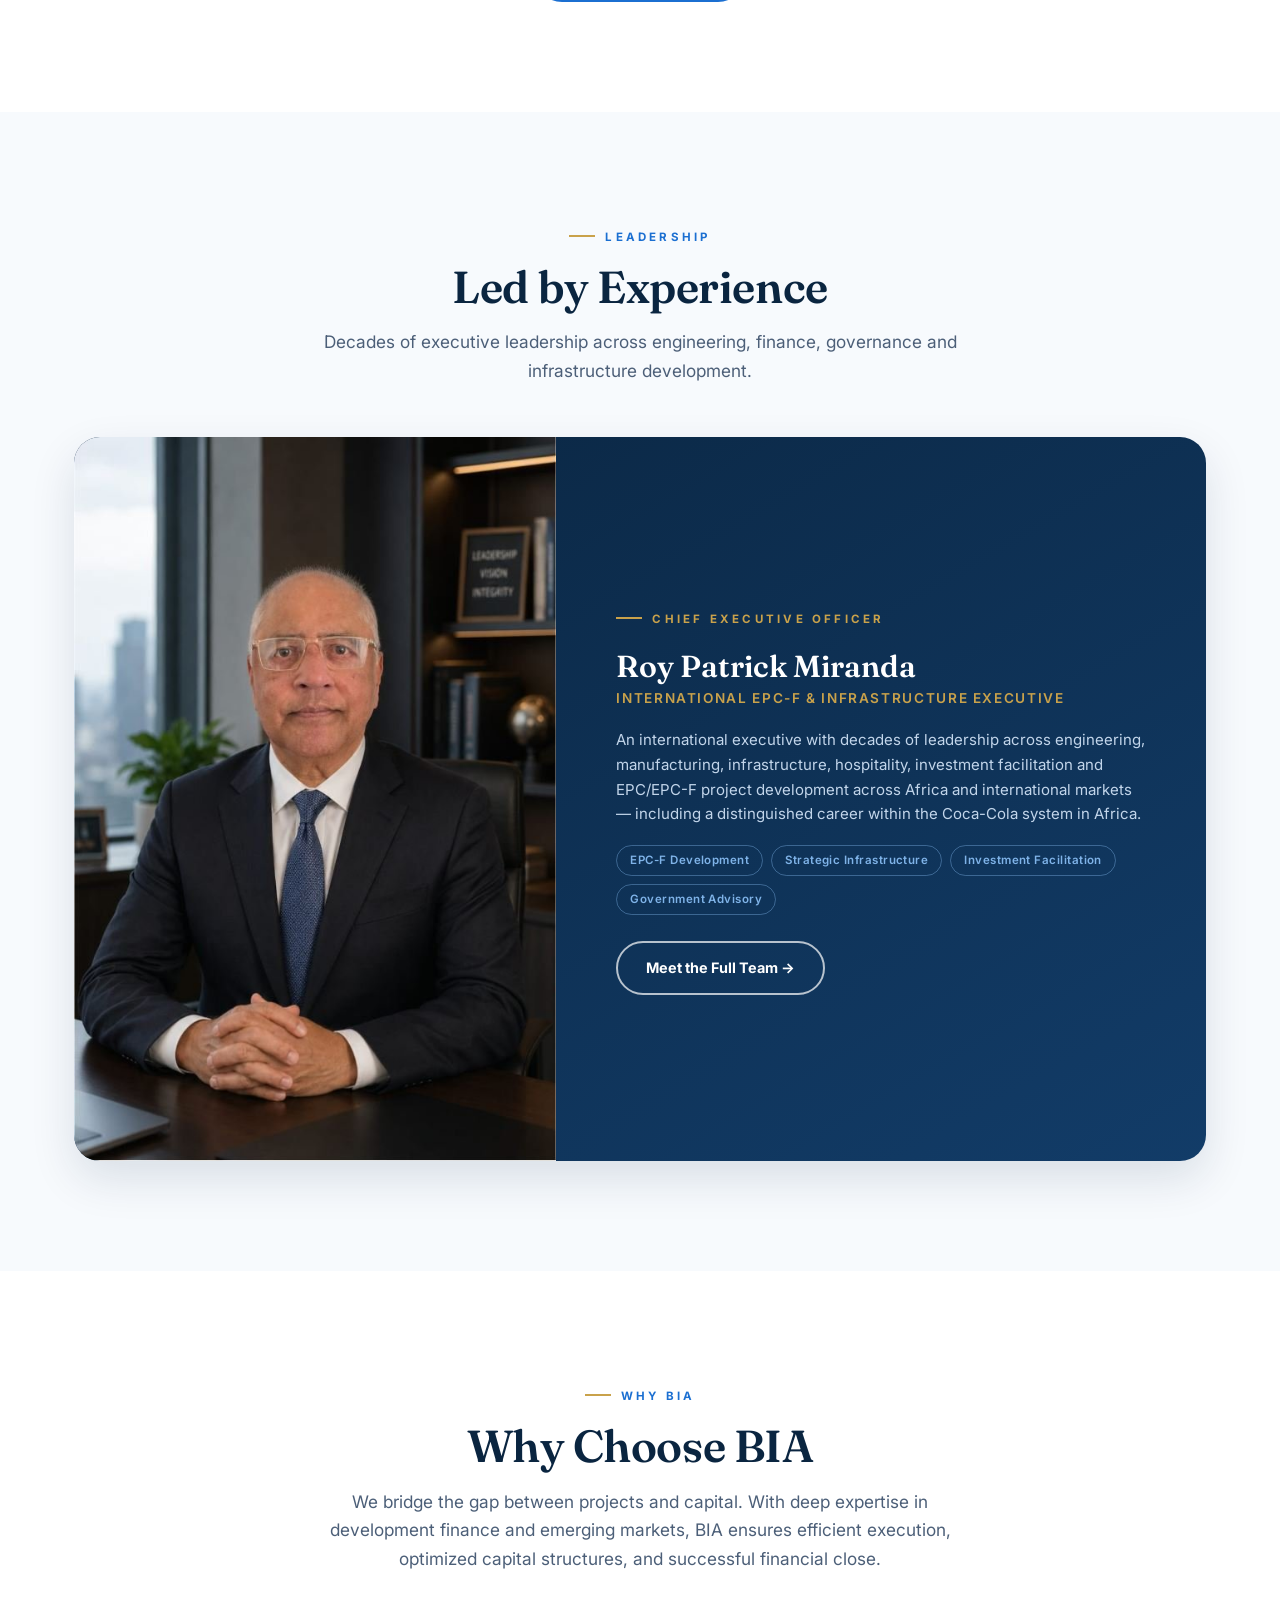
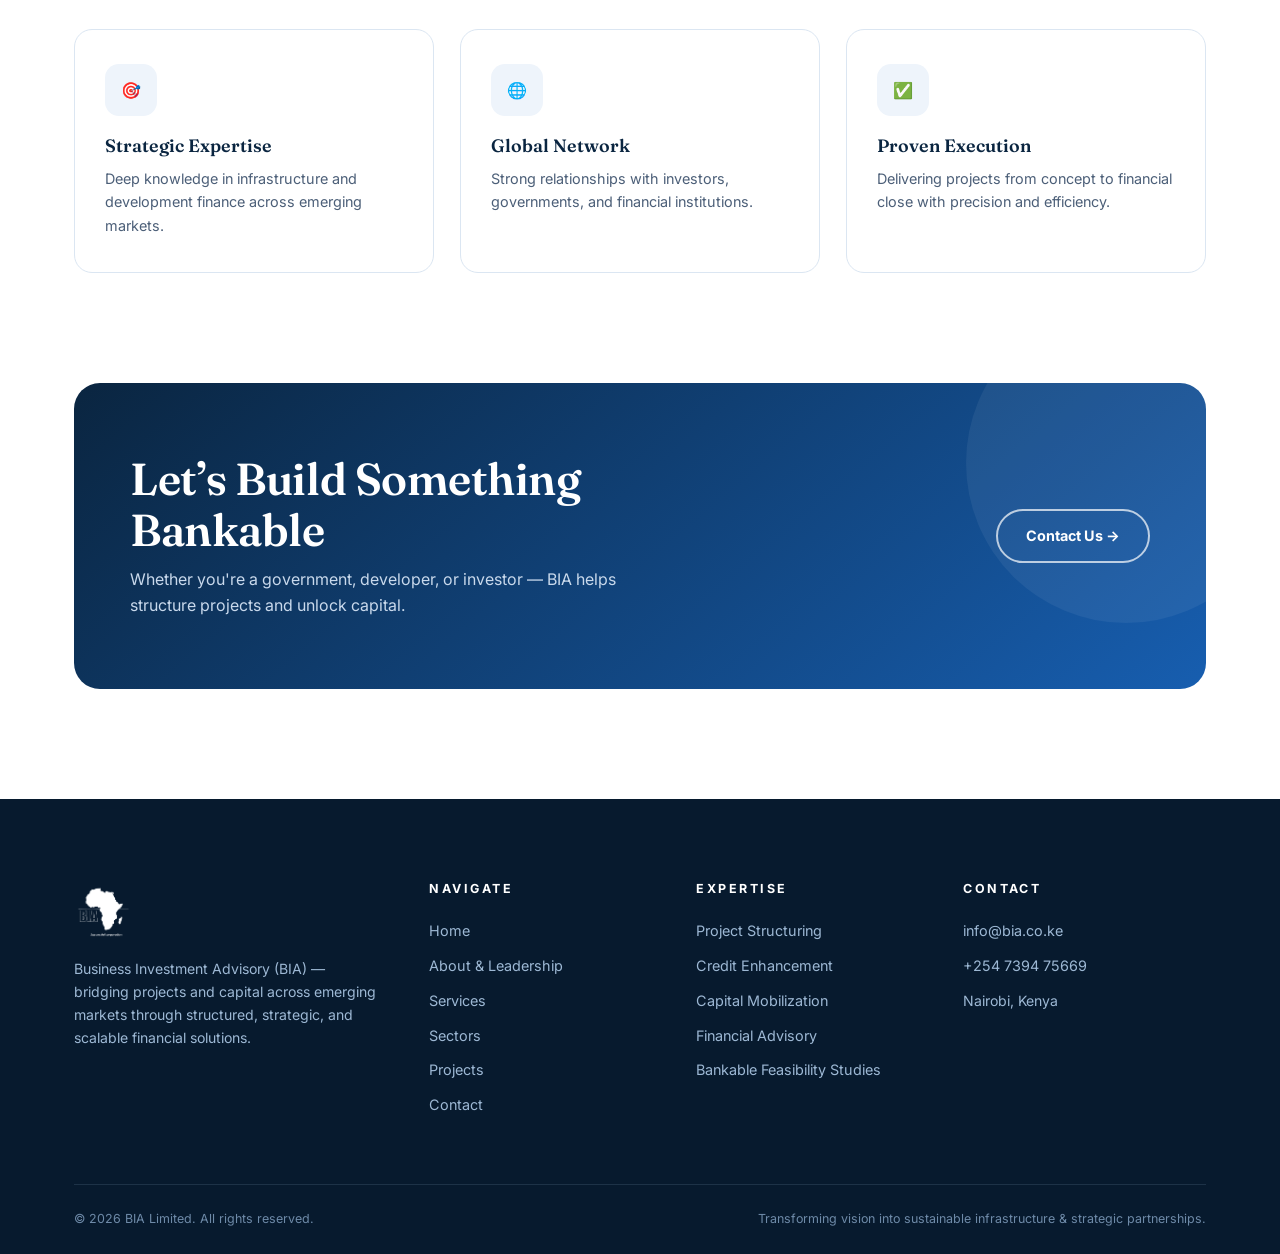
==== commit 570b0018: "Update contact details to info@bia.co.ke and +254 7394 75669" ====
--- a/index.html
+++ b/index.html
@@ -189,8 +189,8 @@
       </div>
       <div>
         <h4>Contact</h4>
-        <a href="mailto:info@bia-advisory.com">info@bia-advisory.com</a>
-        <a href="tel:+254700000000">+254 700 000000</a>
+        <a href="mailto:info@bia.co.ke">info@bia.co.ke</a>
+        <a href="tel:+254739475669">+254 7394 75669</a>
         <p style="margin-top:10px">Nairobi, Kenya</p>
       </div>
     </div>
